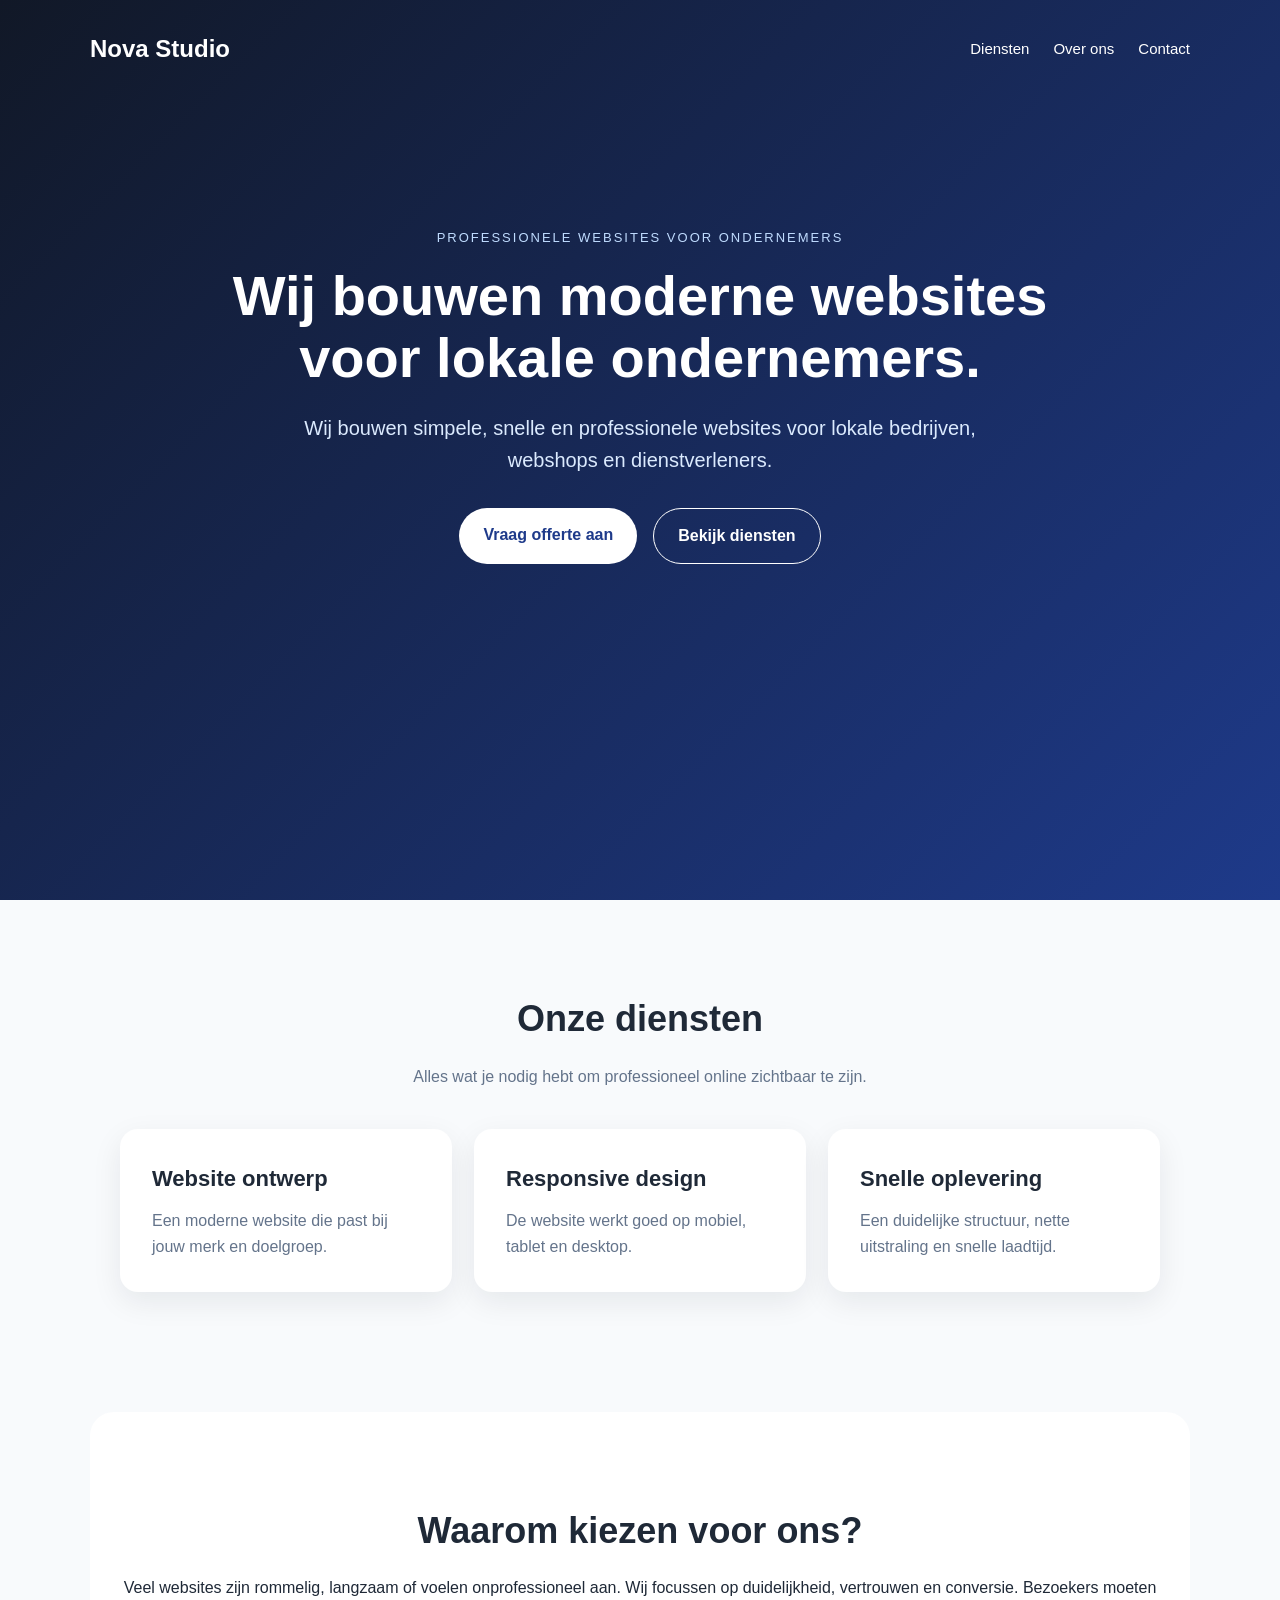
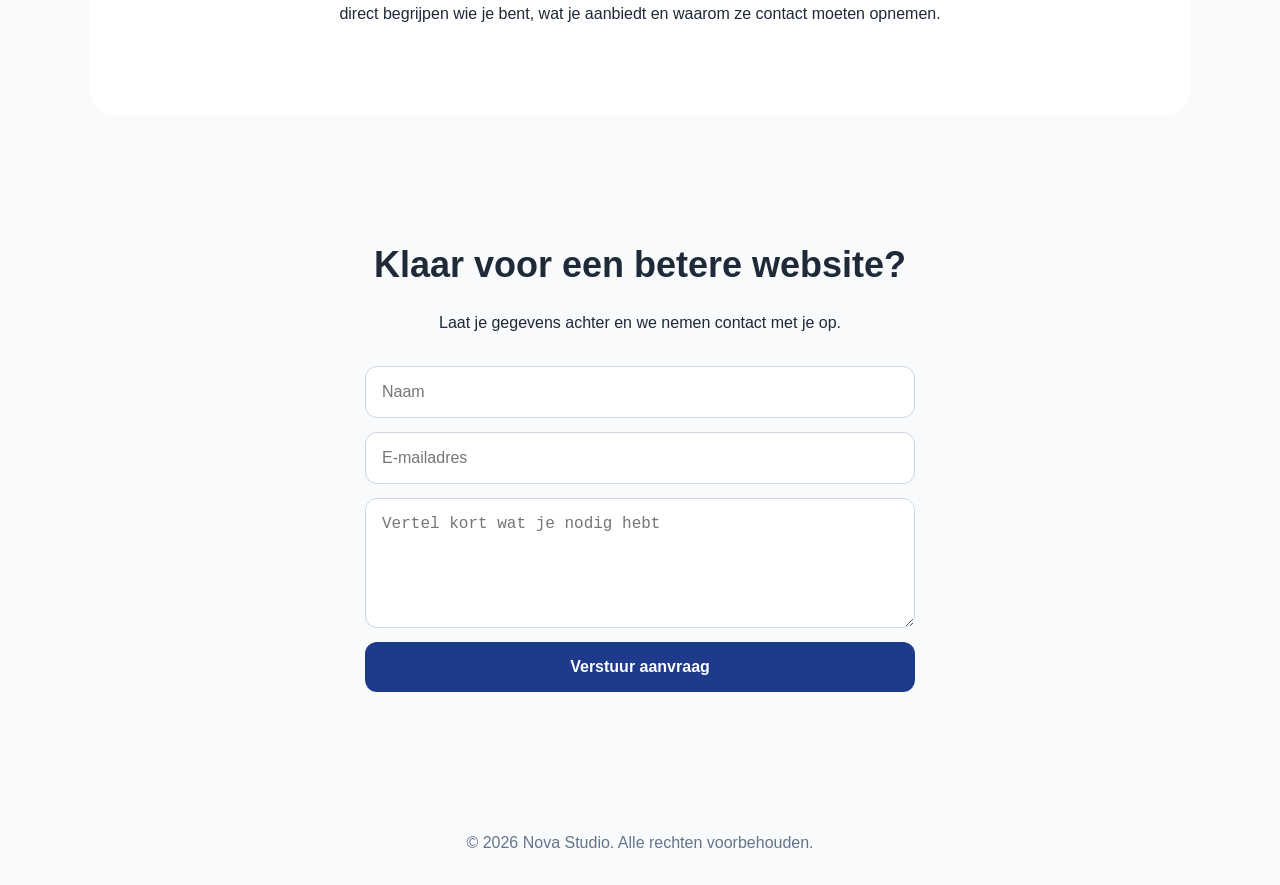
==== index.html @ e50438f0 "Update index.html Hero titel aangepast" ====
<!DOCTYPE html>
<html lang="nl">
<head>
  <meta charset="UTF-8" />
  <meta name="viewport" content="width=device-width, initial-scale=1.0" />

  <title>Mijn Eerste Website</title>

  <link rel="stylesheet" href="style.css" />
</head>
<body>

  <header class="hero">
    <nav class="navbar">
      <div class="logo">Nova Studio</div>

      <div class="nav-links">
        <a href="#diensten">Diensten</a>
        <a href="#over">Over ons</a>
        <a href="#contact">Contact</a>
      </div>
    </nav>

    <div class="hero-content">
      <p class="label">Professionele websites voor ondernemers</p>
      <h1>Wij bouwen moderne websites voor lokale ondernemers.</h1>
      <p class="subtitle">
        Wij bouwen simpele, snelle en professionele websites voor lokale bedrijven,
        webshops en dienstverleners.
      </p>

      <div class="buttons">
        <a href="#contact" class="btn primary">Vraag offerte aan</a>
        <a href="#diensten" class="btn secondary">Bekijk diensten</a>
      </div>
    </div>
  </header>

  <main>
    <section id="diensten" class="section">
      <h2>Onze diensten</h2>
      <p class="section-intro">
        Alles wat je nodig hebt om professioneel online zichtbaar te zijn.
      </p>

      <div class="cards">
        <div class="card">
          <h3>Website ontwerp</h3>
          <p>Een moderne website die past bij jouw merk en doelgroep.</p>
        </div>

        <div class="card">
          <h3>Responsive design</h3>
          <p>De website werkt goed op mobiel, tablet en desktop.</p>
        </div>

        <div class="card">
          <h3>Snelle oplevering</h3>
          <p>Een duidelijke structuur, nette uitstraling en snelle laadtijd.</p>
        </div>
      </div>
    </section>

    <section id="over" class="section light">
      <h2>Waarom kiezen voor ons?</h2>
      <p>
        Veel websites zijn rommelig, langzaam of voelen onprofessioneel aan.
        Wij focussen op duidelijkheid, vertrouwen en conversie. Bezoekers moeten
        direct begrijpen wie je bent, wat je aanbiedt en waarom ze contact moeten opnemen.
      </p>
    </section>

    <section id="contact" class="section contact">
      <h2>Klaar voor een betere website?</h2>
      <p>Laat je gegevens achter en we nemen contact met je op.</p>

      <form id="contactForm">
        <input type="text" placeholder="Naam" required />
        <input type="email" placeholder="E-mailadres" required />
        <textarea placeholder="Vertel kort wat je nodig hebt" required></textarea>
        <button type="submit">Verstuur aanvraag</button>
      </form>

      <p id="formMessage"></p>
    </section>
  </main>

  <footer>
    <p>© 2026 Nova Studio. Alle rechten voorbehouden.</p>
  </footer>

  <script src="script.js"></script>
</body>
</html>
---- style.css ----
* {
  margin: 0;
  padding: 0;
  box-sizing: border-box;
}

html {
  scroll-behavior: smooth;
}

body {
  font-family: Arial, sans-serif;
  color: #1f2937;
  background: #f8fafc;
  line-height: 1.6;
}

.hero {
  min-height: 100vh;
  background: linear-gradient(135deg, #111827, #1e3a8a);
  color: white;
  padding: 30px;
}

.navbar {
  max-width: 1100px;
  margin: 0 auto;
  display: flex;
  justify-content: space-between;
  align-items: center;
}

.logo {
  font-size: 24px;
  font-weight: bold;
}

.nav-links {
  display: flex;
  gap: 24px;
}

.nav-links a {
  color: white;
  text-decoration: none;
  font-size: 15px;
}

.nav-links a:hover {
  text-decoration: underline;
}

.hero-content {
  max-width: 900px;
  margin: 160px auto 0;
  text-align: center;
}

.label {
  color: #bfdbfe;
  text-transform: uppercase;
  letter-spacing: 2px;
  font-size: 13px;
  margin-bottom: 16px;
}

h1 {
  font-size: 56px;
  line-height: 1.1;
  margin-bottom: 24px;
}

.subtitle {
  font-size: 20px;
  color: #dbeafe;
  max-width: 700px;
  margin: 0 auto 32px;
}

.buttons {
  display: flex;
  justify-content: center;
  gap: 16px;
  flex-wrap: wrap;
}

.btn {
  padding: 14px 24px;
  border-radius: 999px;
  text-decoration: none;
  font-weight: bold;
}

.primary {
  background: white;
  color: #1e3a8a;
}

.secondary {
  border: 1px solid white;
  color: white;
}

.section {
  max-width: 1100px;
  margin: 0 auto;
  padding: 90px 30px;
  text-align: center;
}

.section h2 {
  font-size: 36px;
  margin-bottom: 16px;
}

.section-intro {
  color: #64748b;
  margin-bottom: 40px;
}

.cards {
  display: grid;
  grid-template-columns: repeat(3, 1fr);
  gap: 22px;
}

.card {
  background: white;
  padding: 32px;
  border-radius: 18px;
  box-shadow: 0 10px 30px rgba(15, 23, 42, 0.08);
  text-align: left;
}

.card h3 {
  margin-bottom: 12px;
  font-size: 22px;
}

.card p {
  color: #64748b;
}

.light {
  background: white;
  border-radius: 24px;
  margin-top: 30px;
  margin-bottom: 30px;
}

.contact form {
  max-width: 550px;
  margin: 30px auto 0;
  display: flex;
  flex-direction: column;
  gap: 14px;
}

input,
textarea {
  width: 100%;
  padding: 16px;
  border: 1px solid #cbd5e1;
  border-radius: 12px;
  font-size: 16px;
}

textarea {
  min-height: 130px;
  resize: vertical;
}

button {
  padding: 16px;
  background: #1e3a8a;
  color: white;
  border: none;
  border-radius: 12px;
  font-size: 16px;
  font-weight: bold;
  cursor: pointer;
}

button:hover {
  background: #1d4ed8;
}

#formMessage {
  margin-top: 18px;
  color: #16a34a;
  font-weight: bold;
}

footer {
  text-align: center;
  padding: 30px;
  color: #64748b;
}

@media (max-width: 800px) {
  .navbar {
    flex-direction: column;
    gap: 20px;
  }

  .nav-links {
    flex-wrap: wrap;
    justify-content: center;
  }

  .hero-content {
    margin-top: 100px;
  }

  h1 {
    font-size: 38px;
  }

  .subtitle {
    font-size: 18px;
  }

  .cards {
    grid-template-columns: 1fr;
  }
}
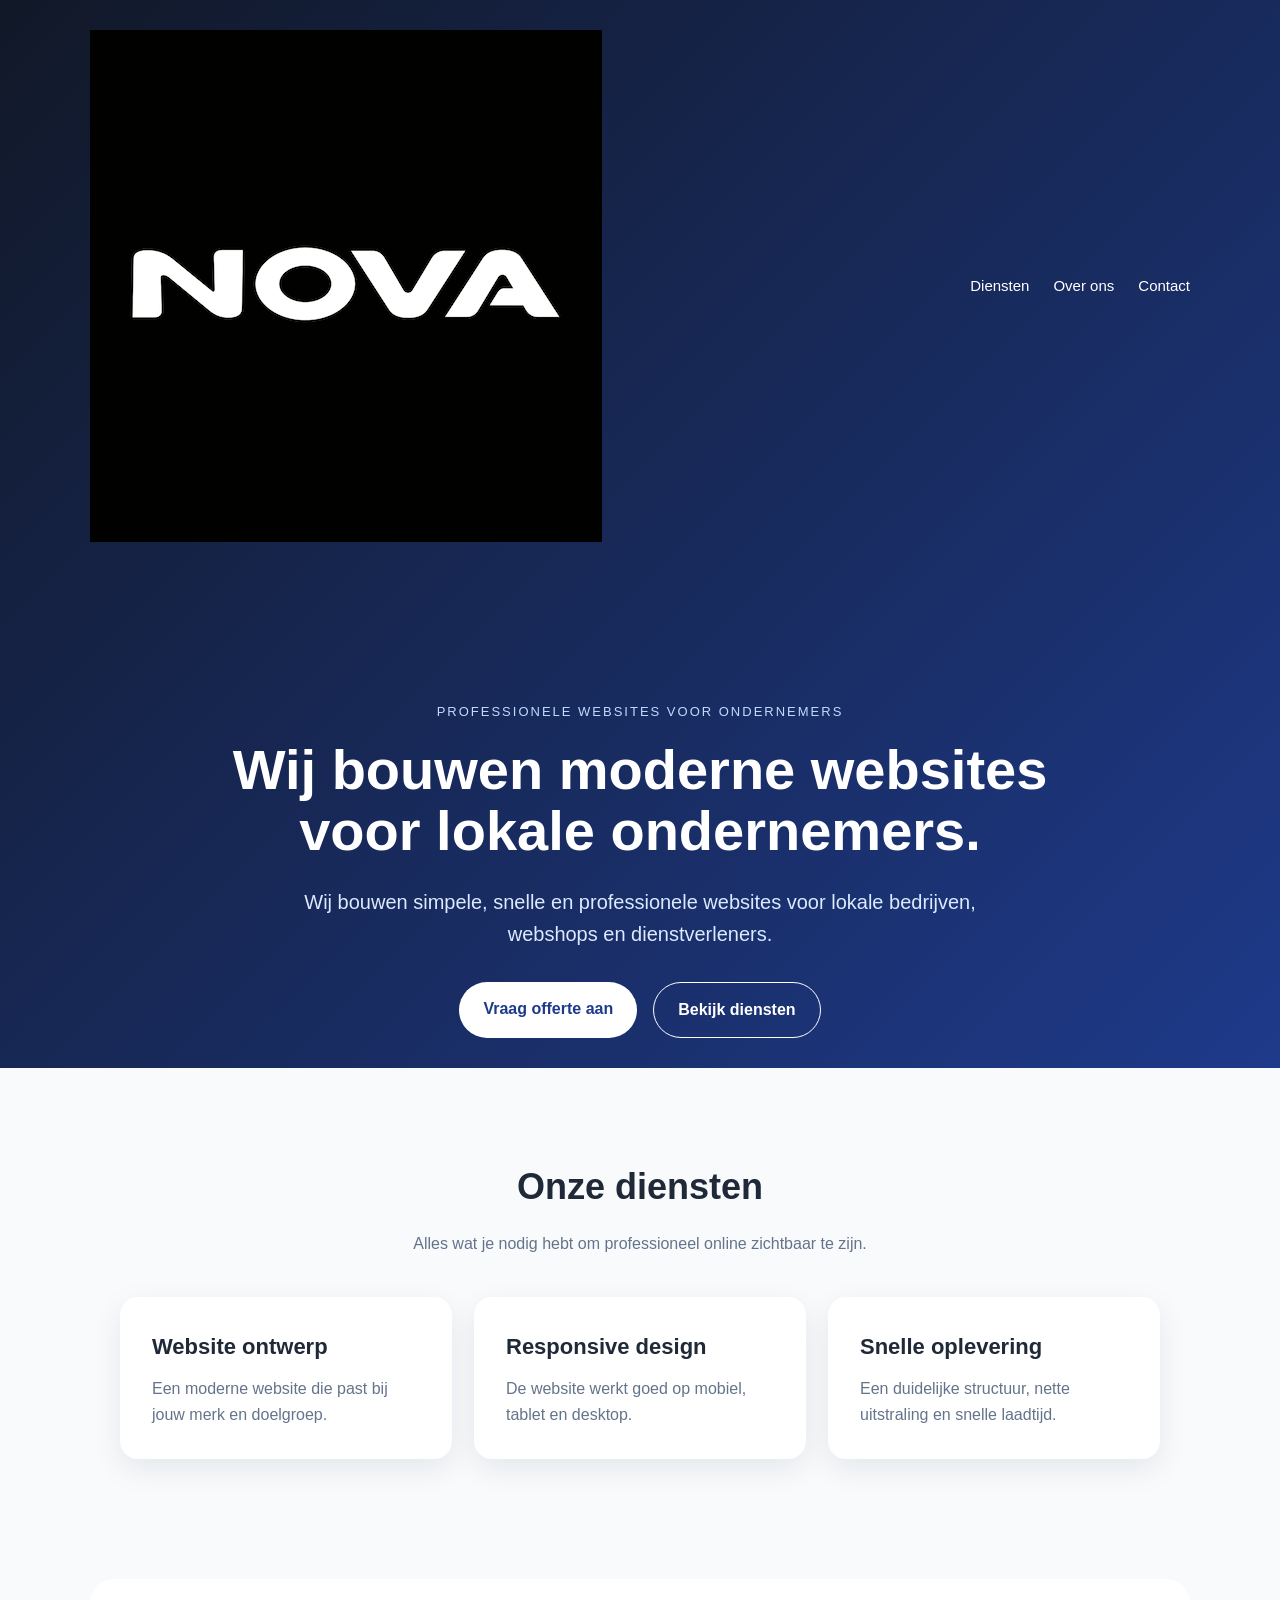
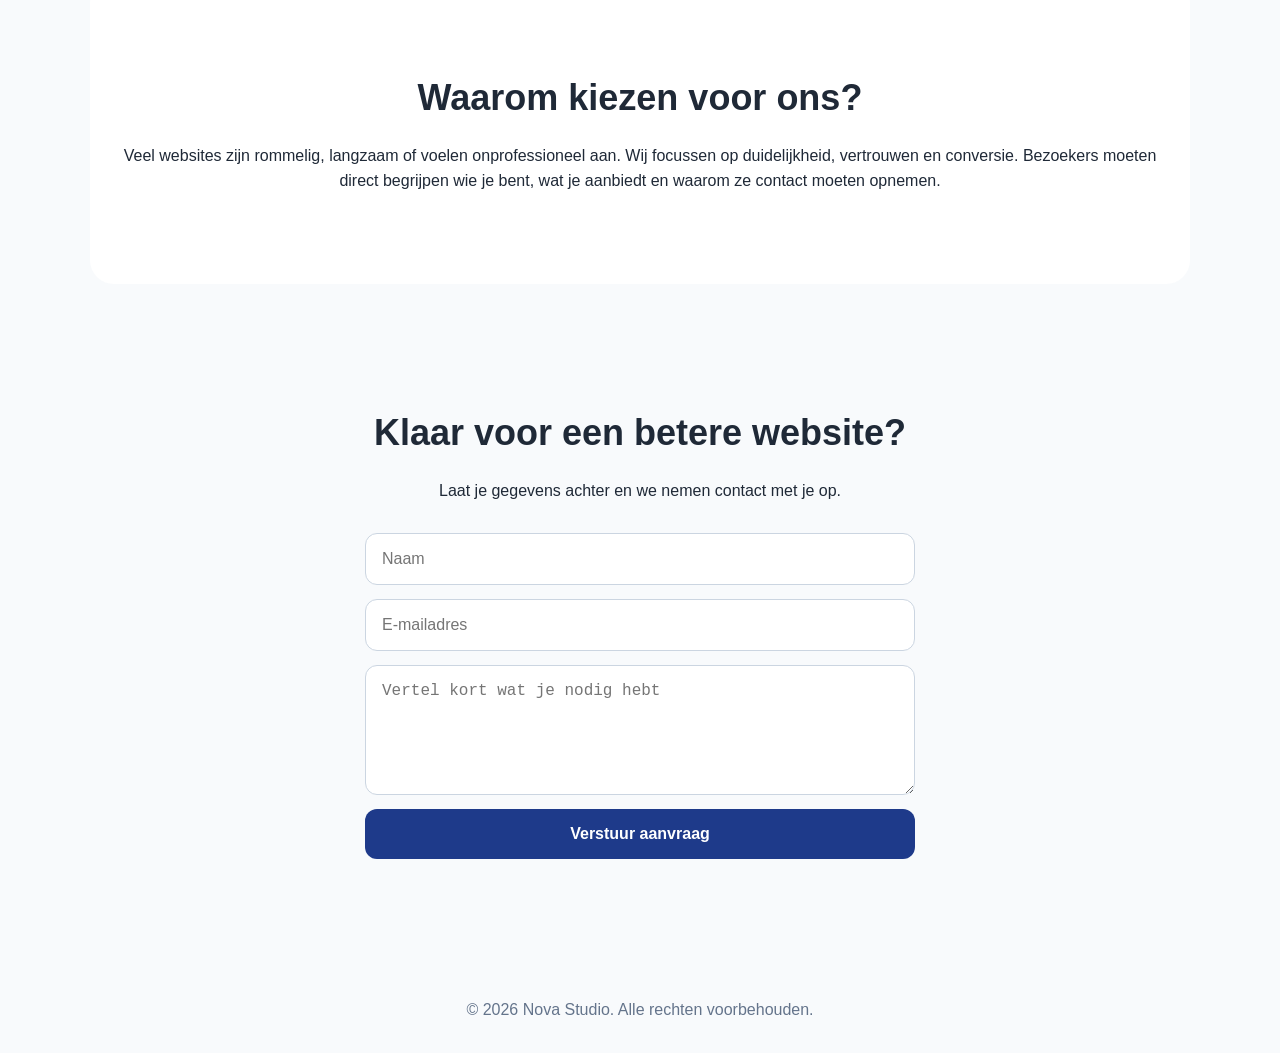
==== commit 0d94edef: "Update index.html Logo toegevoegd in de header" ====
--- a/index.html
+++ b/index.html
@@ -6,13 +6,13 @@
 
   <title>Mijn Eerste Website</title>
 
-  <link rel="stylesheet" href="style.css" />
+  <link rel="stylesheet" href="css/style.css" />
 </head>
 <body>
 
   <header class="hero">
     <nav class="navbar">
-      <div class="logo">Nova Studio</div>
+     <img src="Images/nova logo.png" alt="Nova Studio logo" class="site-logo">
 
       <div class="nav-links">
         <a href="#diensten">Diensten</a>
@@ -89,6 +89,6 @@
     <p>© 2026 Nova Studio. Alle rechten voorbehouden.</p>
   </footer>
 
-  <script src="script.js"></script>
+  <script src="js/script.js"></script>
 </body>
 </html>
--- a/css/style.css
+++ b/css/style.css
@@ -0,0 +1,226 @@
+* {
+  margin: 0;
+  padding: 0;
+  box-sizing: border-box;
+}
+
+html {
+  scroll-behavior: smooth;
+}
+
+body {
+  font-family: Arial, sans-serif;
+  color: #1f2937;
+  background: #f8fafc;
+  line-height: 1.6;
+}
+
+.hero {
+  min-height: 100vh;
+  background: linear-gradient(135deg, #111827, #1e3a8a);
+  color: white;
+  padding: 30px;
+}
+
+.navbar {
+  max-width: 1100px;
+  margin: 0 auto;
+  display: flex;
+  justify-content: space-between;
+  align-items: center;
+}
+
+.logo {
+  font-size: 24px;
+  font-weight: bold;
+}
+
+.nav-links {
+  display: flex;
+  gap: 24px;
+}
+
+.nav-links a {
+  color: white;
+  text-decoration: none;
+  font-size: 15px;
+}
+
+.nav-links a:hover {
+  text-decoration: underline;
+}
+
+.hero-content {
+  max-width: 900px;
+  margin: 160px auto 0;
+  text-align: center;
+}
+
+.label {
+  color: #bfdbfe;
+  text-transform: uppercase;
+  letter-spacing: 2px;
+  font-size: 13px;
+  margin-bottom: 16px;
+}
+
+h1 {
+  font-size: 56px;
+  line-height: 1.1;
+  margin-bottom: 24px;
+}
+
+.subtitle {
+  font-size: 20px;
+  color: #dbeafe;
+  max-width: 700px;
+  margin: 0 auto 32px;
+}
+
+.buttons {
+  display: flex;
+  justify-content: center;
+  gap: 16px;
+  flex-wrap: wrap;
+}
+
+.btn {
+  padding: 14px 24px;
+  border-radius: 999px;
+  text-decoration: none;
+  font-weight: bold;
+}
+
+.primary {
+  background: white;
+  color: #1e3a8a;
+}
+
+.secondary {
+  border: 1px solid white;
+  color: white;
+}
+
+.section {
+  max-width: 1100px;
+  margin: 0 auto;
+  padding: 90px 30px;
+  text-align: center;
+}
+
+.section h2 {
+  font-size: 36px;
+  margin-bottom: 16px;
+}
+
+.section-intro {
+  color: #64748b;
+  margin-bottom: 40px;
+}
+
+.cards {
+  display: grid;
+  grid-template-columns: repeat(3, 1fr);
+  gap: 22px;
+}
+
+.card {
+  background: white;
+  padding: 32px;
+  border-radius: 18px;
+  box-shadow: 0 10px 30px rgba(15, 23, 42, 0.08);
+  text-align: left;
+}
+
+.card h3 {
+  margin-bottom: 12px;
+  font-size: 22px;
+}
+
+.card p {
+  color: #64748b;
+}
+
+.light {
+  background: white;
+  border-radius: 24px;
+  margin-top: 30px;
+  margin-bottom: 30px;
+}
+
+.contact form {
+  max-width: 550px;
+  margin: 30px auto 0;
+  display: flex;
+  flex-direction: column;
+  gap: 14px;
+}
+
+input,
+textarea {
+  width: 100%;
+  padding: 16px;
+  border: 1px solid #cbd5e1;
+  border-radius: 12px;
+  font-size: 16px;
+}
+
+textarea {
+  min-height: 130px;
+  resize: vertical;
+}
+
+button {
+  padding: 16px;
+  background: #1e3a8a;
+  color: white;
+  border: none;
+  border-radius: 12px;
+  font-size: 16px;
+  font-weight: bold;
+  cursor: pointer;
+}
+
+button:hover {
+  background: #1d4ed8;
+}
+
+#formMessage {
+  margin-top: 18px;
+  color: #16a34a;
+  font-weight: bold;
+}
+
+footer {
+  text-align: center;
+  padding: 30px;
+  color: #64748b;
+}
+
+@media (max-width: 800px) {
+  .navbar {
+    flex-direction: column;
+    gap: 20px;
+  }
+
+  .nav-links {
+    flex-wrap: wrap;
+    justify-content: center;
+  }
+
+  .hero-content {
+    margin-top: 100px;
+  }
+
+  h1 {
+    font-size: 38px;
+  }
+
+  .subtitle {
+    font-size: 18px;
+  }
+
+  .cards {
+    grid-template-columns: 1fr;
+  }
+}
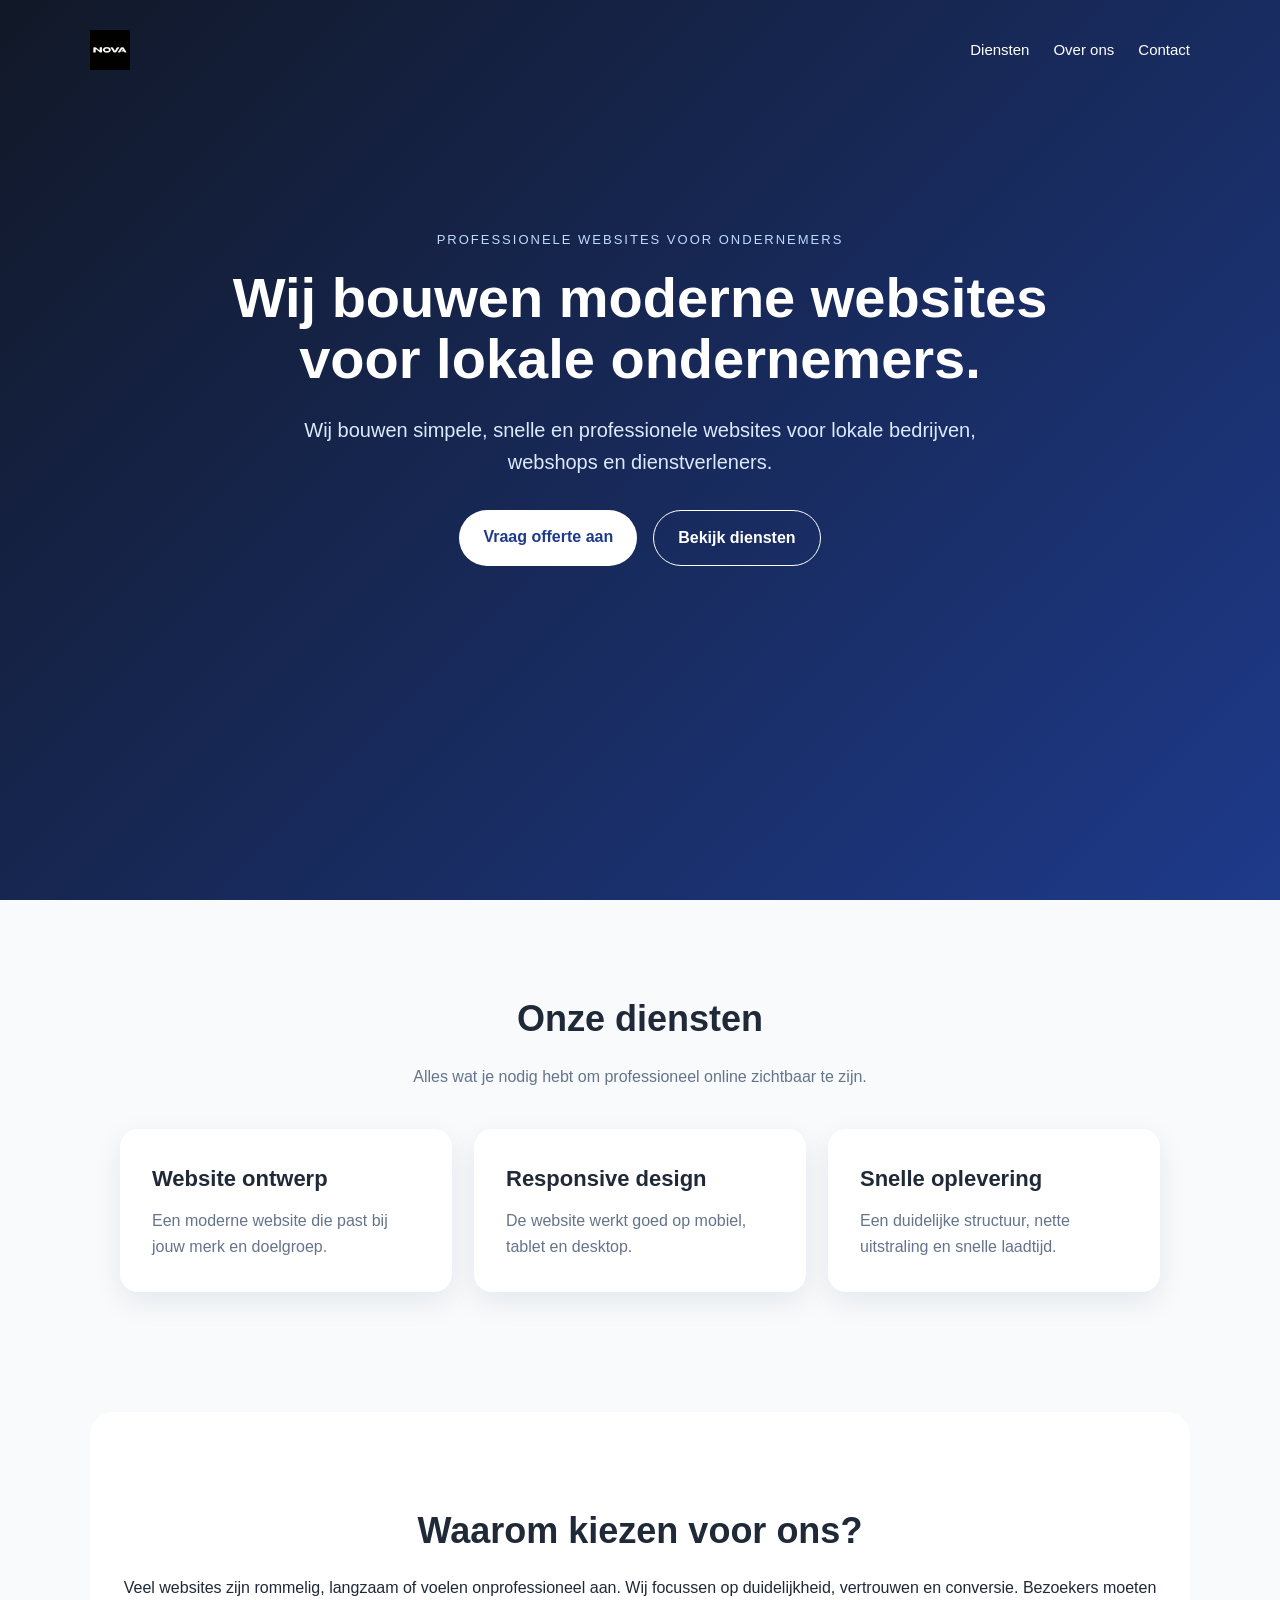
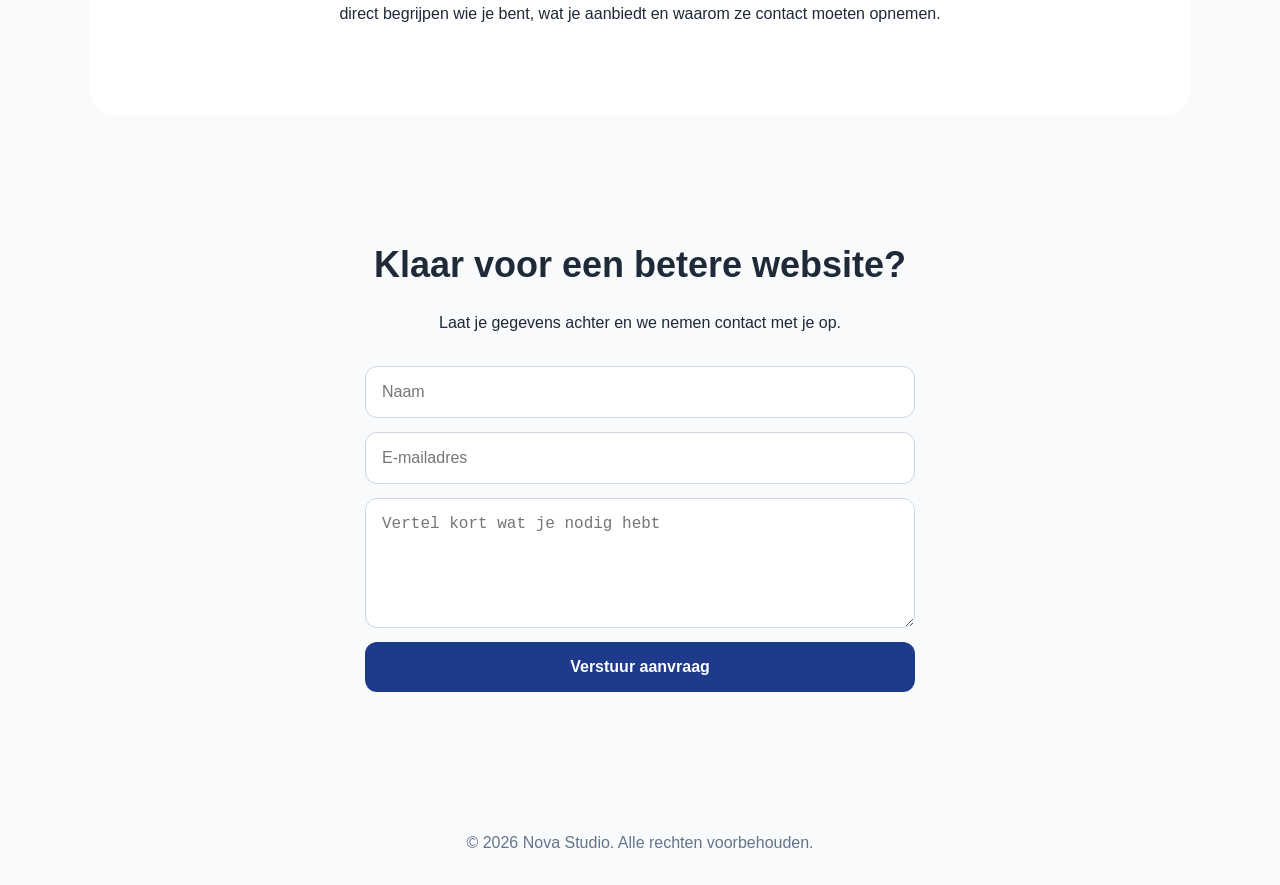
==== commit 0bf1f46f: "Update index.html met nieuwe kop verwijzingen over-ons en contact 18-22" ====
--- a/index.html
+++ b/index.html
@@ -15,9 +15,9 @@
      <img src="Images/nova logo.png" alt="Nova Studio logo" class="site-logo">
 
       <div class="nav-links">
-        <a href="#diensten">Diensten</a>
-        <a href="#over">Over ons</a>
-        <a href="#contact">Contact</a>
+<a href="#diensten">Diensten</a>
+<a href="over-ons.html">Over ons</a>
+<a href="contact.html">Contact</a>
       </div>
     </nav>
 
--- a/css/style.css
+++ b/css/style.css
@@ -30,9 +30,10 @@
   align-items: center;
 }
 
-.logo {
-  font-size: 24px;
-  font-weight: bold;
+.site-logo {
+  height: 40px;
+  width: auto;
+  display: block;
 }
 
 .nav-links {
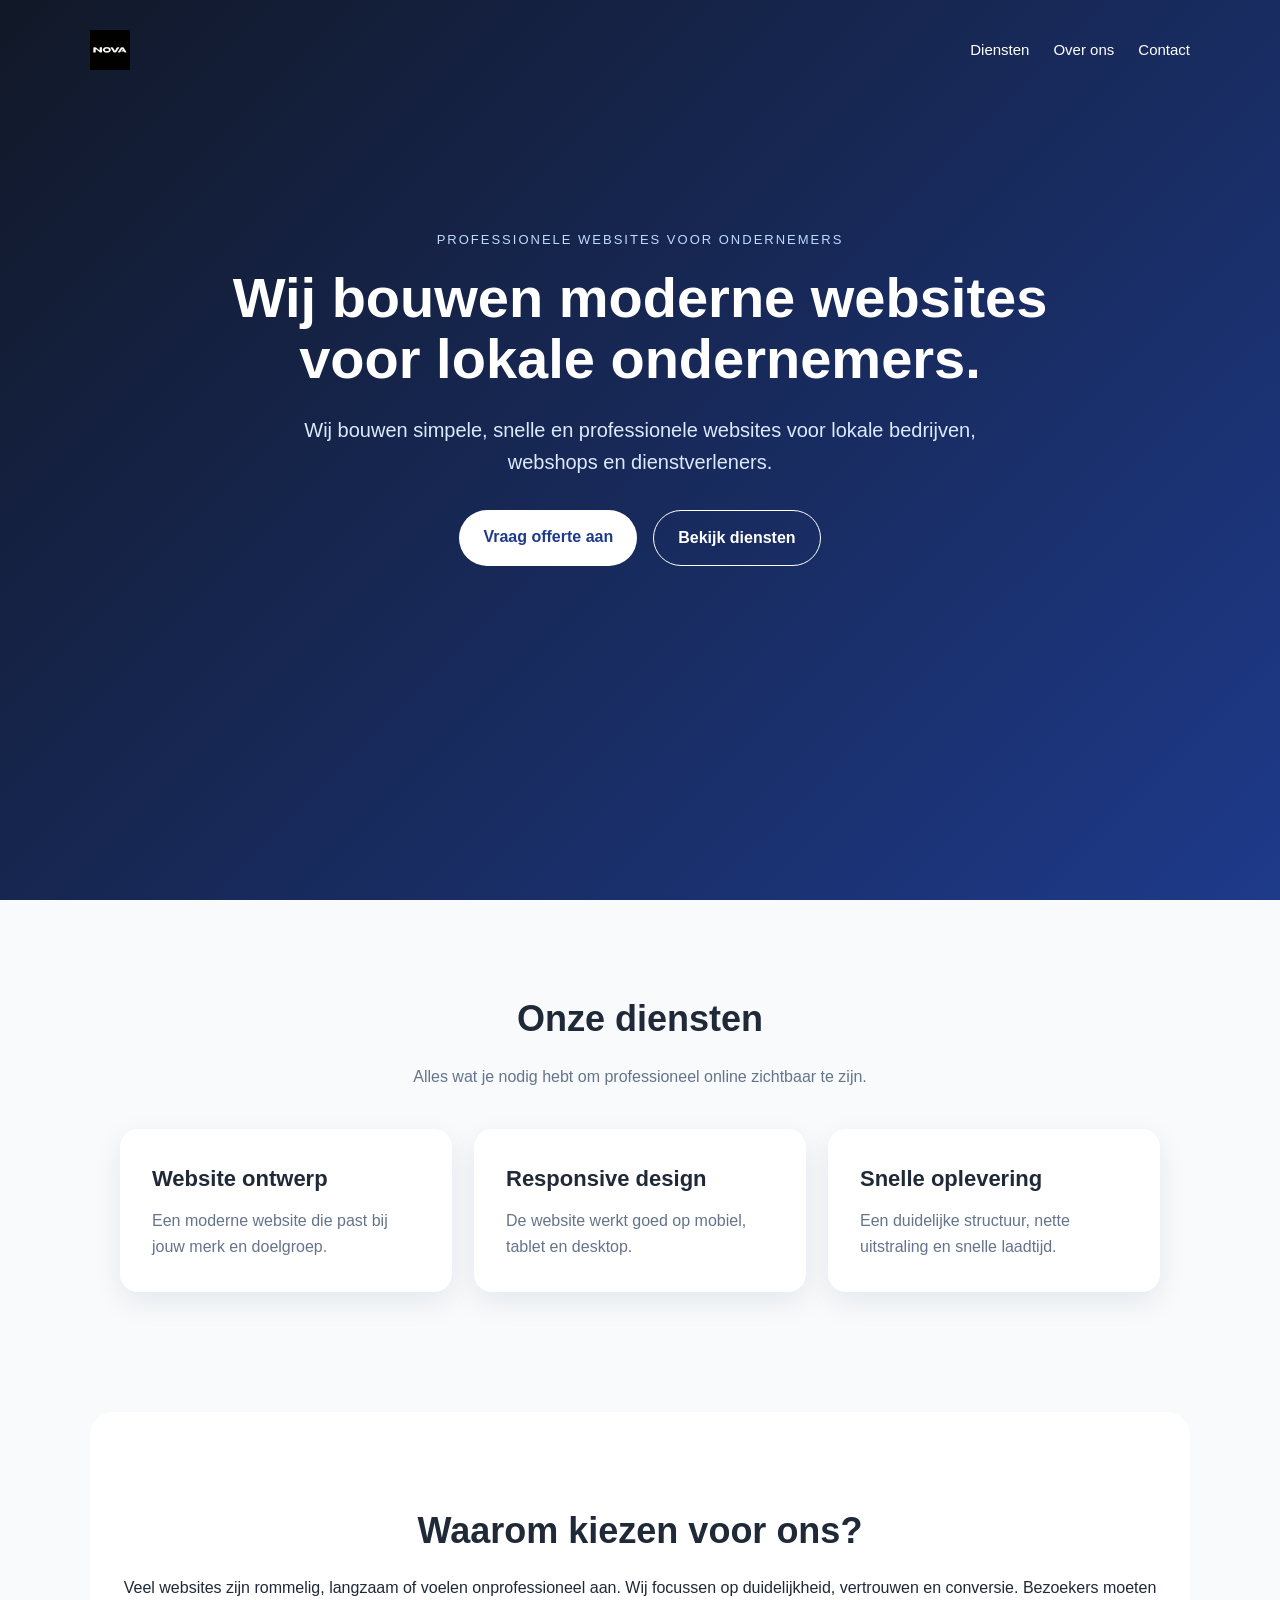
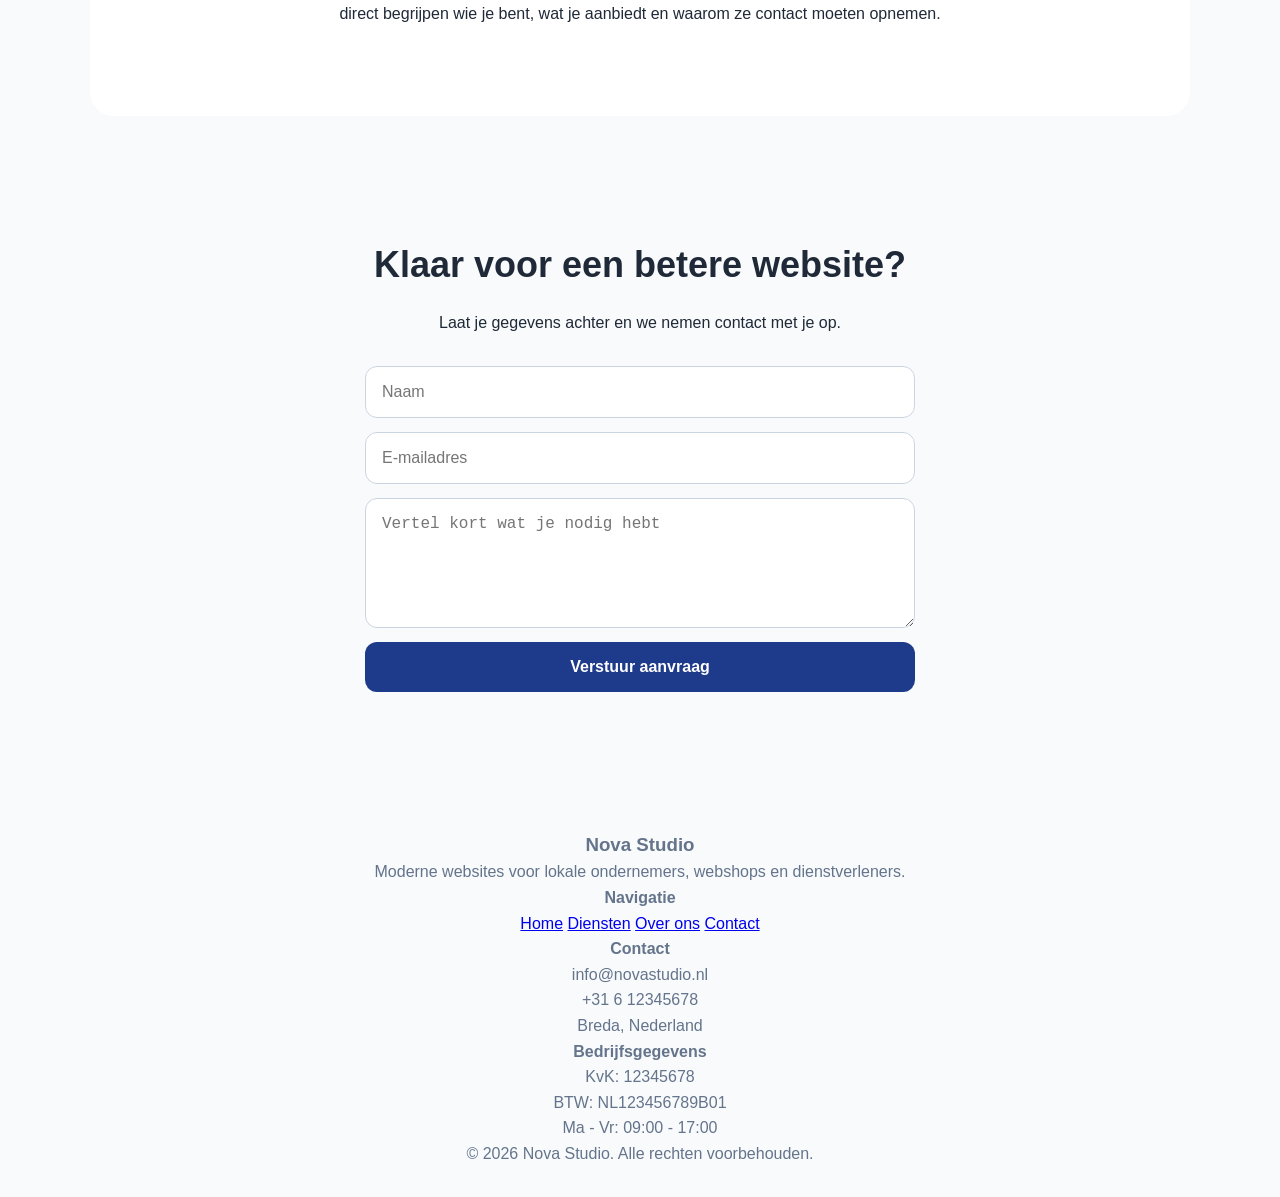
==== commit 084aa59e: "Update index.html Footer toevoegen" ====
--- a/index.html
+++ b/index.html
@@ -85,9 +85,41 @@
     </section>
   </main>
 
-  <footer>
+
+<footer class="footer">
+  <div class="footer-content">
+    <div class="footer-column">
+      <h3>Nova Studio</h3>
+      <p>Moderne websites voor lokale ondernemers, webshops en dienstverleners.</p>
+    </div>
+
+    <div class="footer-column">
+      <h4>Navigatie</h4>
+      <a href="index.html">Home</a>
+      <a href="index.html#diensten">Diensten</a>
+      <a href="over-ons.html">Over ons</a>
+      <a href="contact.html">Contact</a>
+    </div>
+
+    <div class="footer-column">
+      <h4>Contact</h4>
+      <p>info@novastudio.nl</p>
+      <p>+31 6 12345678</p>
+      <p>Breda, Nederland</p>
+    </div>
+
+    <div class="footer-column">
+      <h4>Bedrijfsgegevens</h4>
+      <p>KvK: 12345678</p>
+      <p>BTW: NL123456789B01</p>
+      <p>Ma - Vr: 09:00 - 17:00</p>
+    </div>
+  </div>
+
+  <div class="footer-bottom">
     <p>© 2026 Nova Studio. Alle rechten voorbehouden.</p>
-  </footer>
+  </div>
+</footer>
 
   <script src="js/script.js"></script>
 </body>
--- a/css/style.css
+++ b/css/style.css
@@ -20,6 +20,28 @@
   background: linear-gradient(135deg, #111827, #1e3a8a);
   color: white;
   padding: 30px;
+}
+
+.page-header {
+  background: linear-gradient(135deg, #111827, #1e3a8a);
+  color: white;
+  padding: 30px 30px 90px;
+}
+
+.page-header-content {
+  max-width: 900px;
+  margin: 90px auto 0;
+  text-align: center;
+}
+
+.page-header-content h1 {
+  font-size: 48px;
+  margin-bottom: 16px;
+}
+
+.page-header-content p {
+  font-size: 20px;
+  color: #dbeafe;
 }
 
 .navbar {
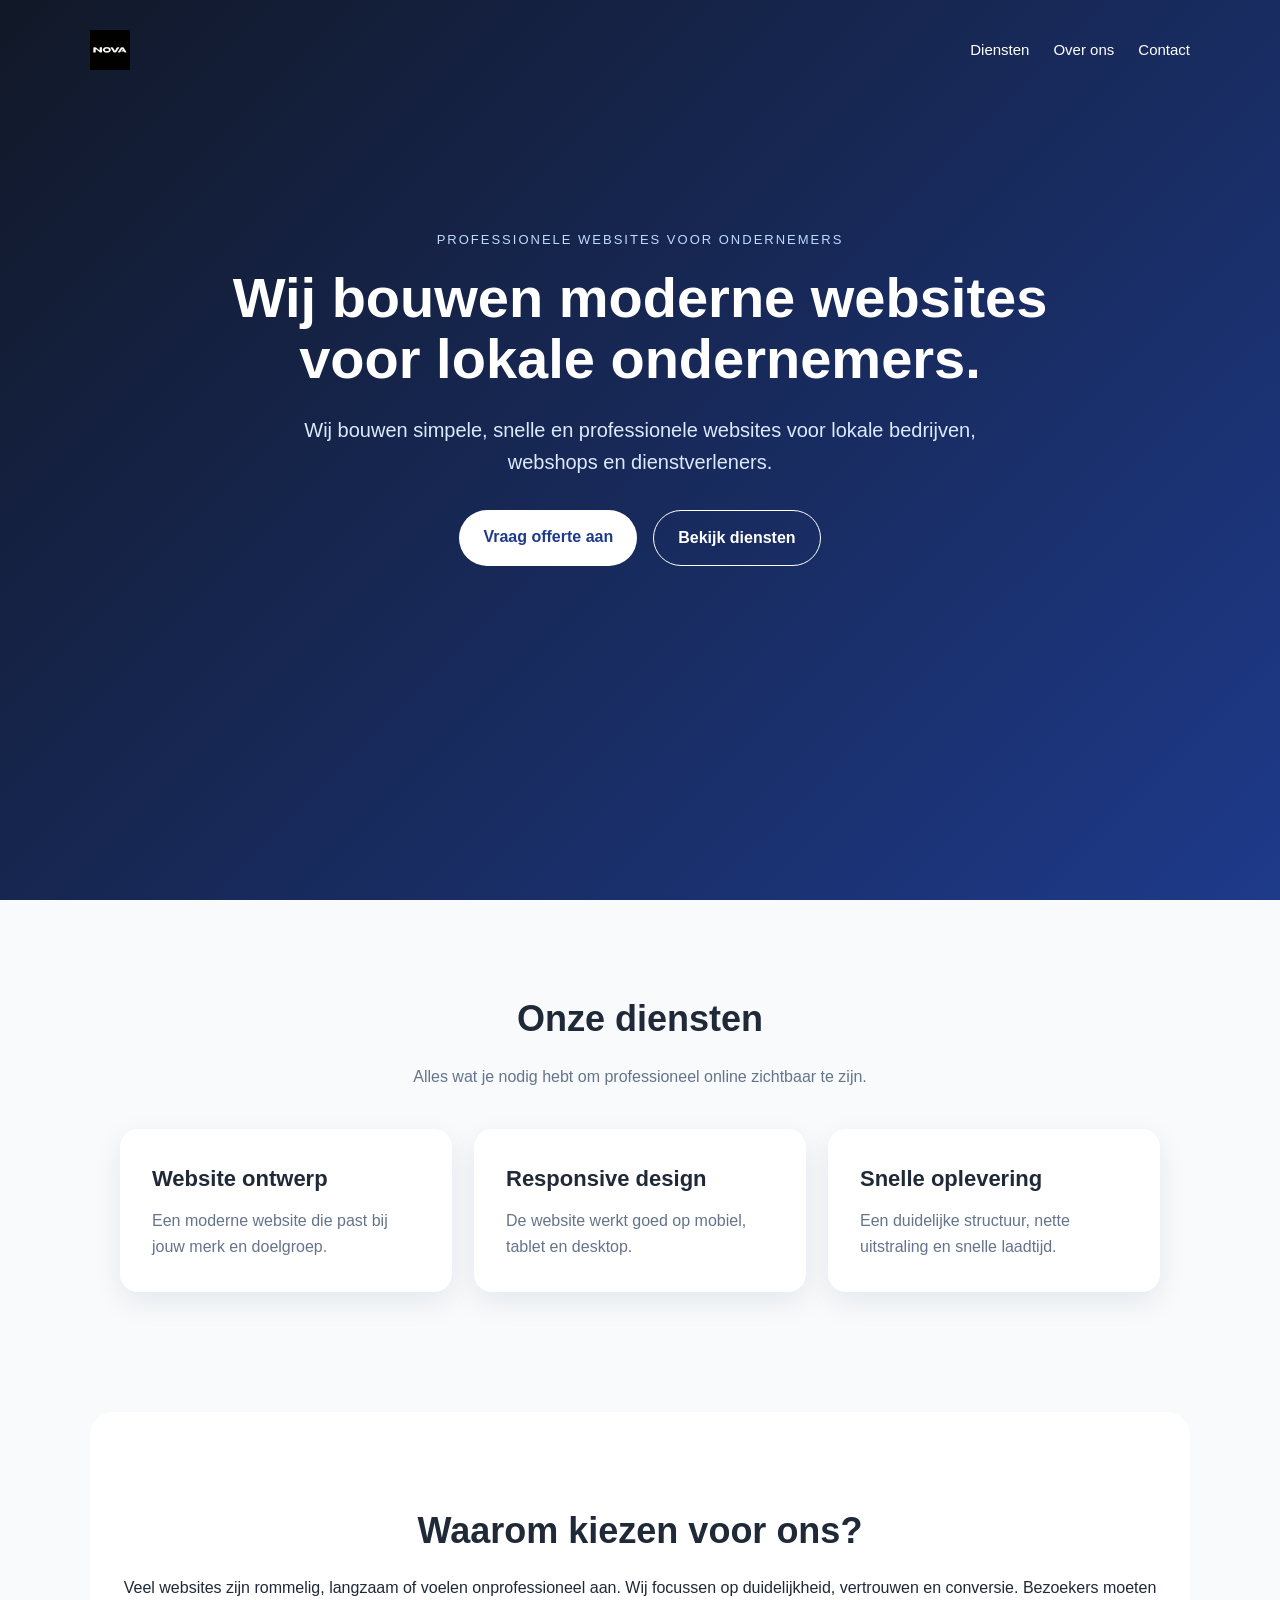
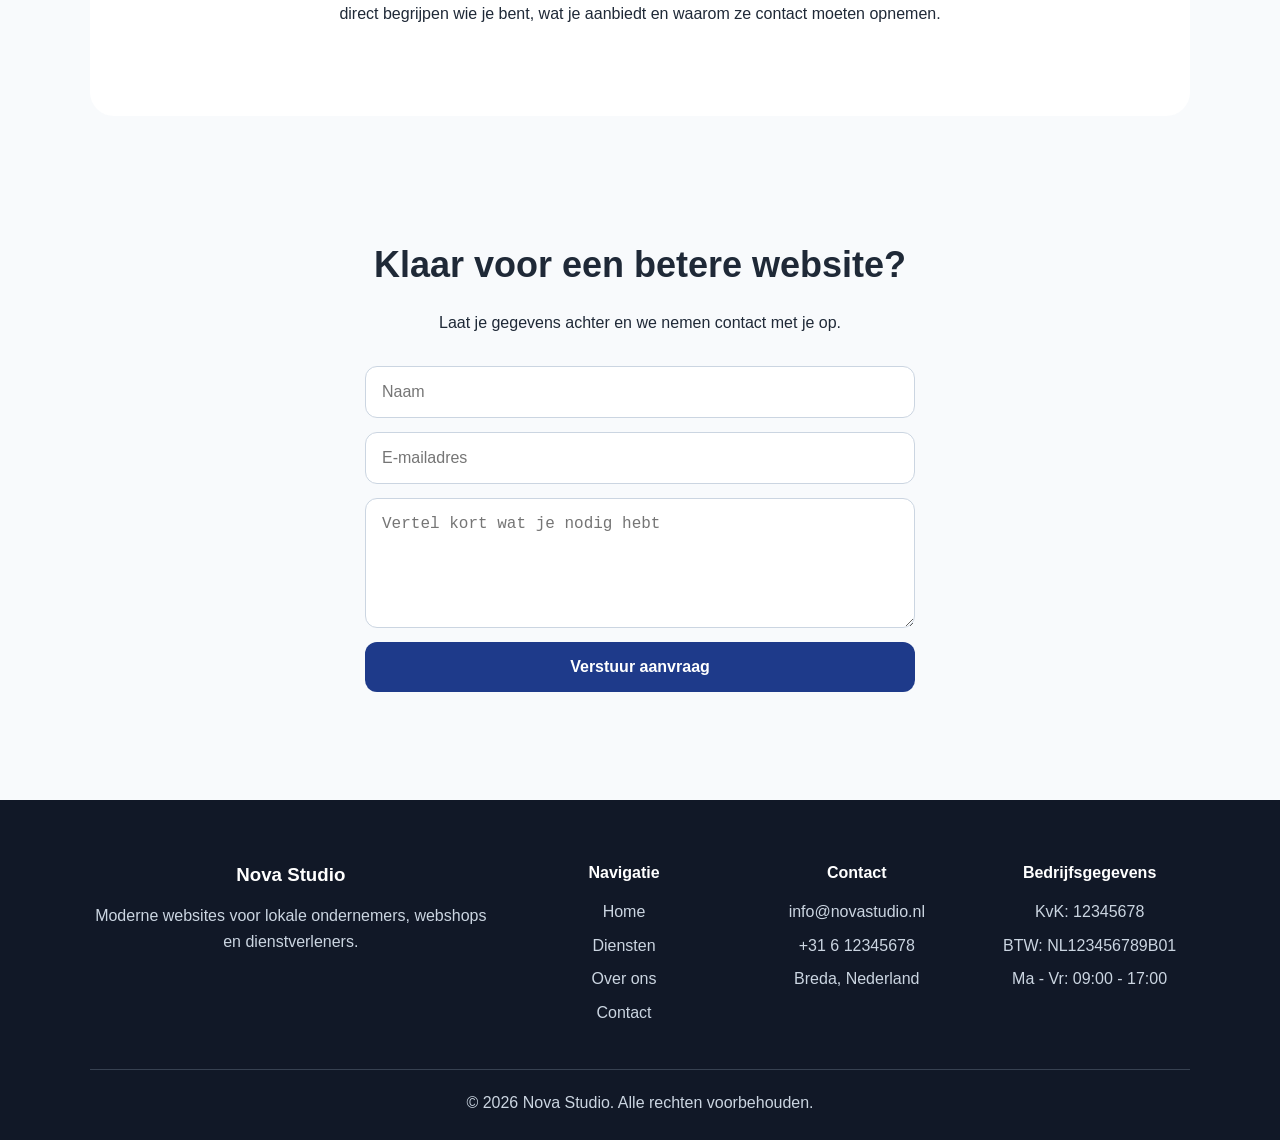
==== commit 9eeff239: "Update index.html SEO aanpassing aan de head" ====
--- a/index.html
+++ b/index.html
@@ -4,7 +4,9 @@
   <meta charset="UTF-8" />
   <meta name="viewport" content="width=device-width, initial-scale=1.0" />
 
-  <title>Mijn Eerste Website</title>
+  <title>Nova Studio | Websites voor lokale ondernemers</title>
+
+  <meta name="description" content="Nova Studio bouwt moderne, snelle en mobielvriendelijke websites voor lokale ondernemers, webshops en dienstverleners.">
 
   <link rel="stylesheet" href="css/style.css" />
 </head>
--- a/css/style.css
+++ b/css/style.css
@@ -247,3 +247,68 @@
     grid-template-columns: 1fr;
   }
 }
+
+.footer {
+  background: #111827;
+  color: white;
+  padding: 60px 30px 25px;
+}
+
+.footer-content {
+  max-width: 1100px;
+  margin: 0 auto;
+  display: grid;
+  grid-template-columns: 2fr 1fr 1fr 1fr;
+  gap: 32px;
+}
+
+.footer-column h3,
+.footer-column h4 {
+  margin-bottom: 14px;
+}
+
+.footer-column p {
+  color: #cbd5e1;
+  margin-bottom: 8px;
+}
+
+.footer-column a {
+  display: block;
+  color: #cbd5e1;
+  text-decoration: none;
+  margin-bottom: 8px;
+}
+
+.footer-column a:hover {
+  color: white;
+  text-decoration: underline;
+}
+
+.footer-bottom {
+  max-width: 1100px;
+  margin: 35px auto 0;
+  padding-top: 20px;
+  border-top: 1px solid #374151;
+  text-align: center;
+  color: #cbd5e1;
+}
+
+@media (max-width: 800px) {
+  .footer-content {
+    grid-template-columns: 1fr;
+    text-align: center;
+  }
+  
+}
+.contact-buttons {
+  margin: 30px auto;
+  display: flex;
+  justify-content: center;
+  gap: 16px;
+  flex-wrap: wrap;
+}
+
+.whatsapp {
+  background: #16a34a;
+  color: white;
+}
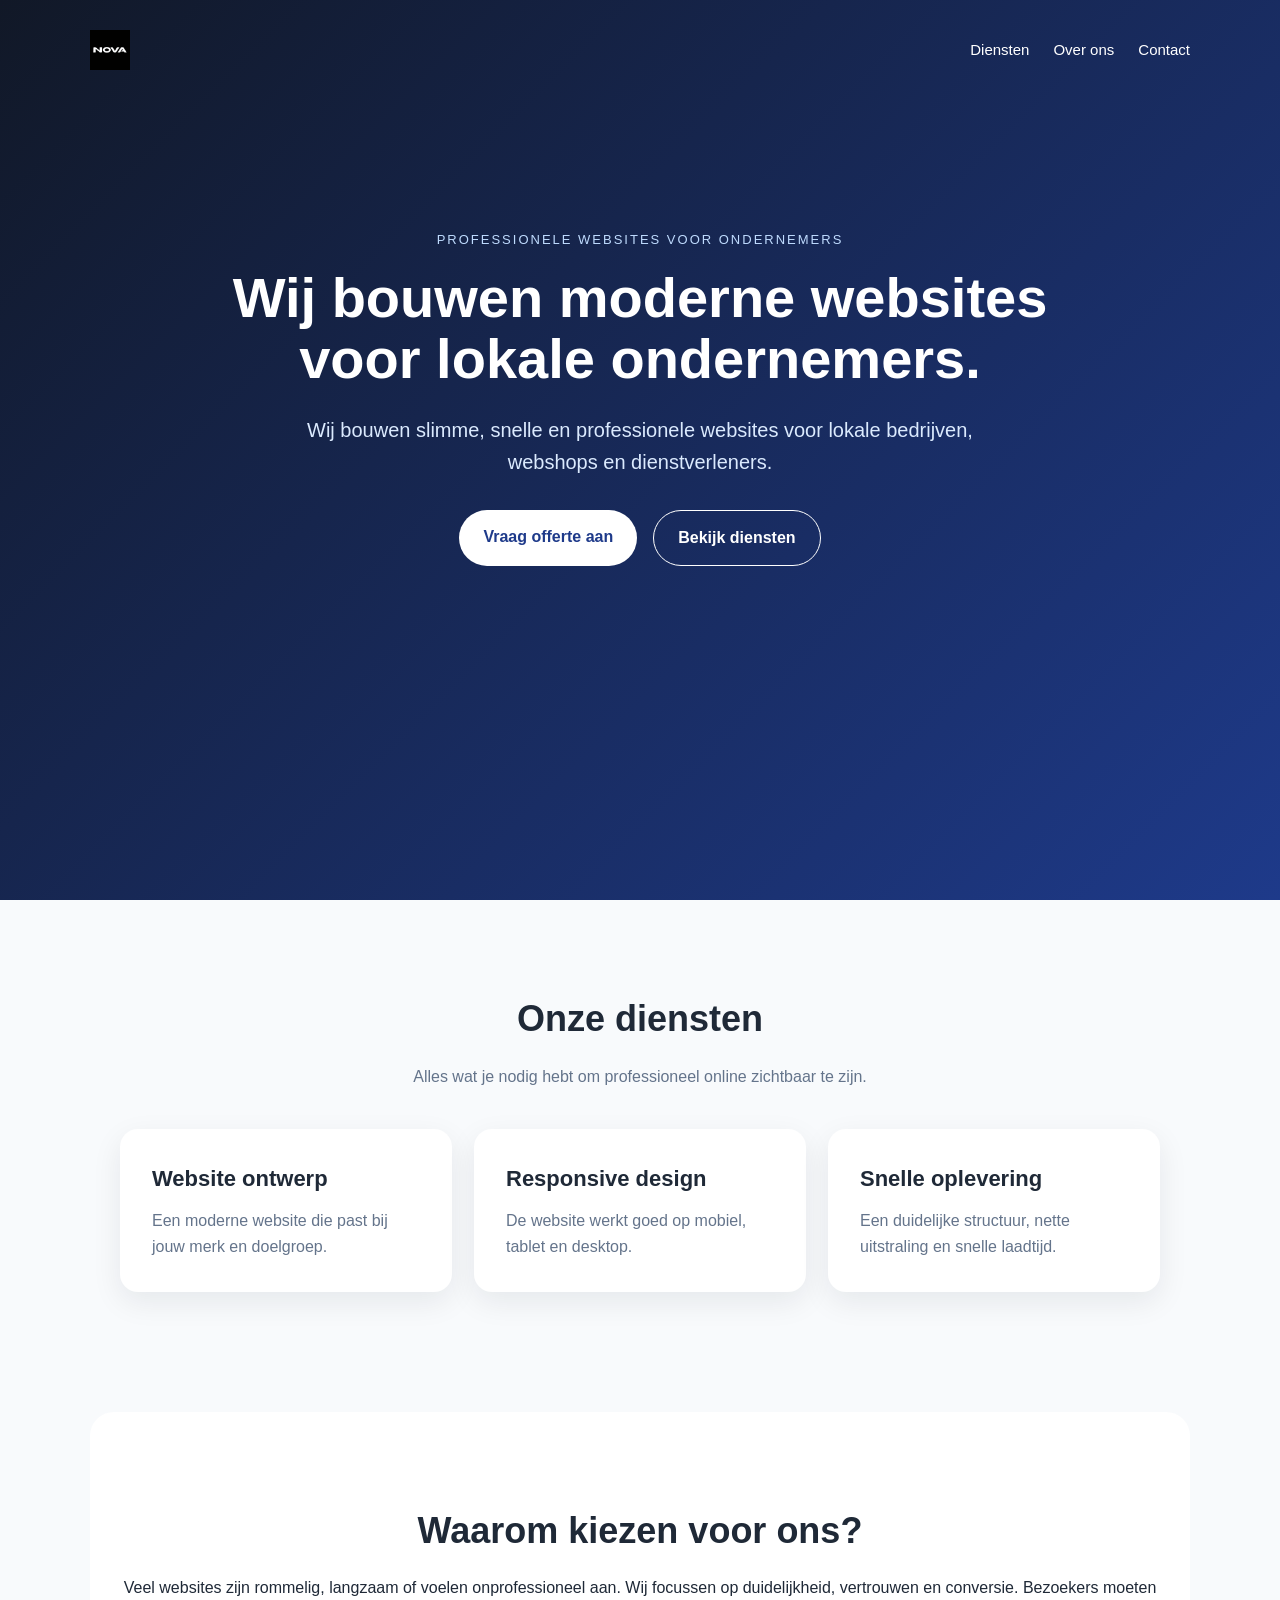
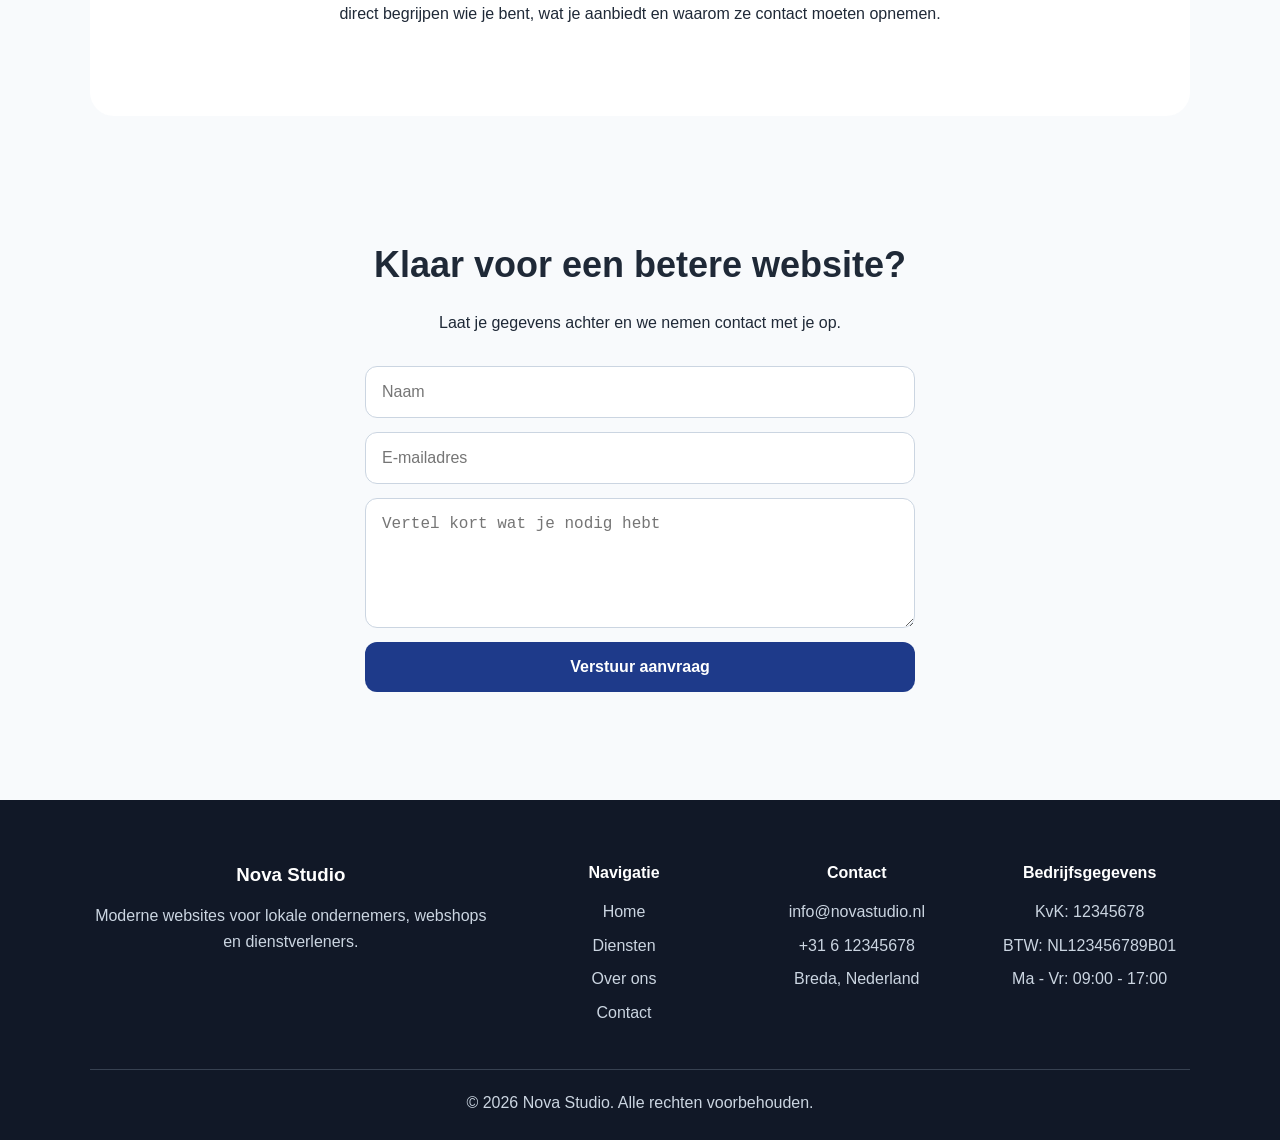
==== commit bae2576c: "Tekst homepage aangepast" ====
--- a/index.html
+++ b/index.html
@@ -27,7 +27,7 @@
       <p class="label">Professionele websites voor ondernemers</p>
       <h1>Wij bouwen moderne websites voor lokale ondernemers.</h1>
       <p class="subtitle">
-        Wij bouwen simpele, snelle en professionele websites voor lokale bedrijven,
+        Wij bouwen slimme, snelle en professionele websites voor lokale bedrijven,
         webshops en dienstverleners.
       </p>
 
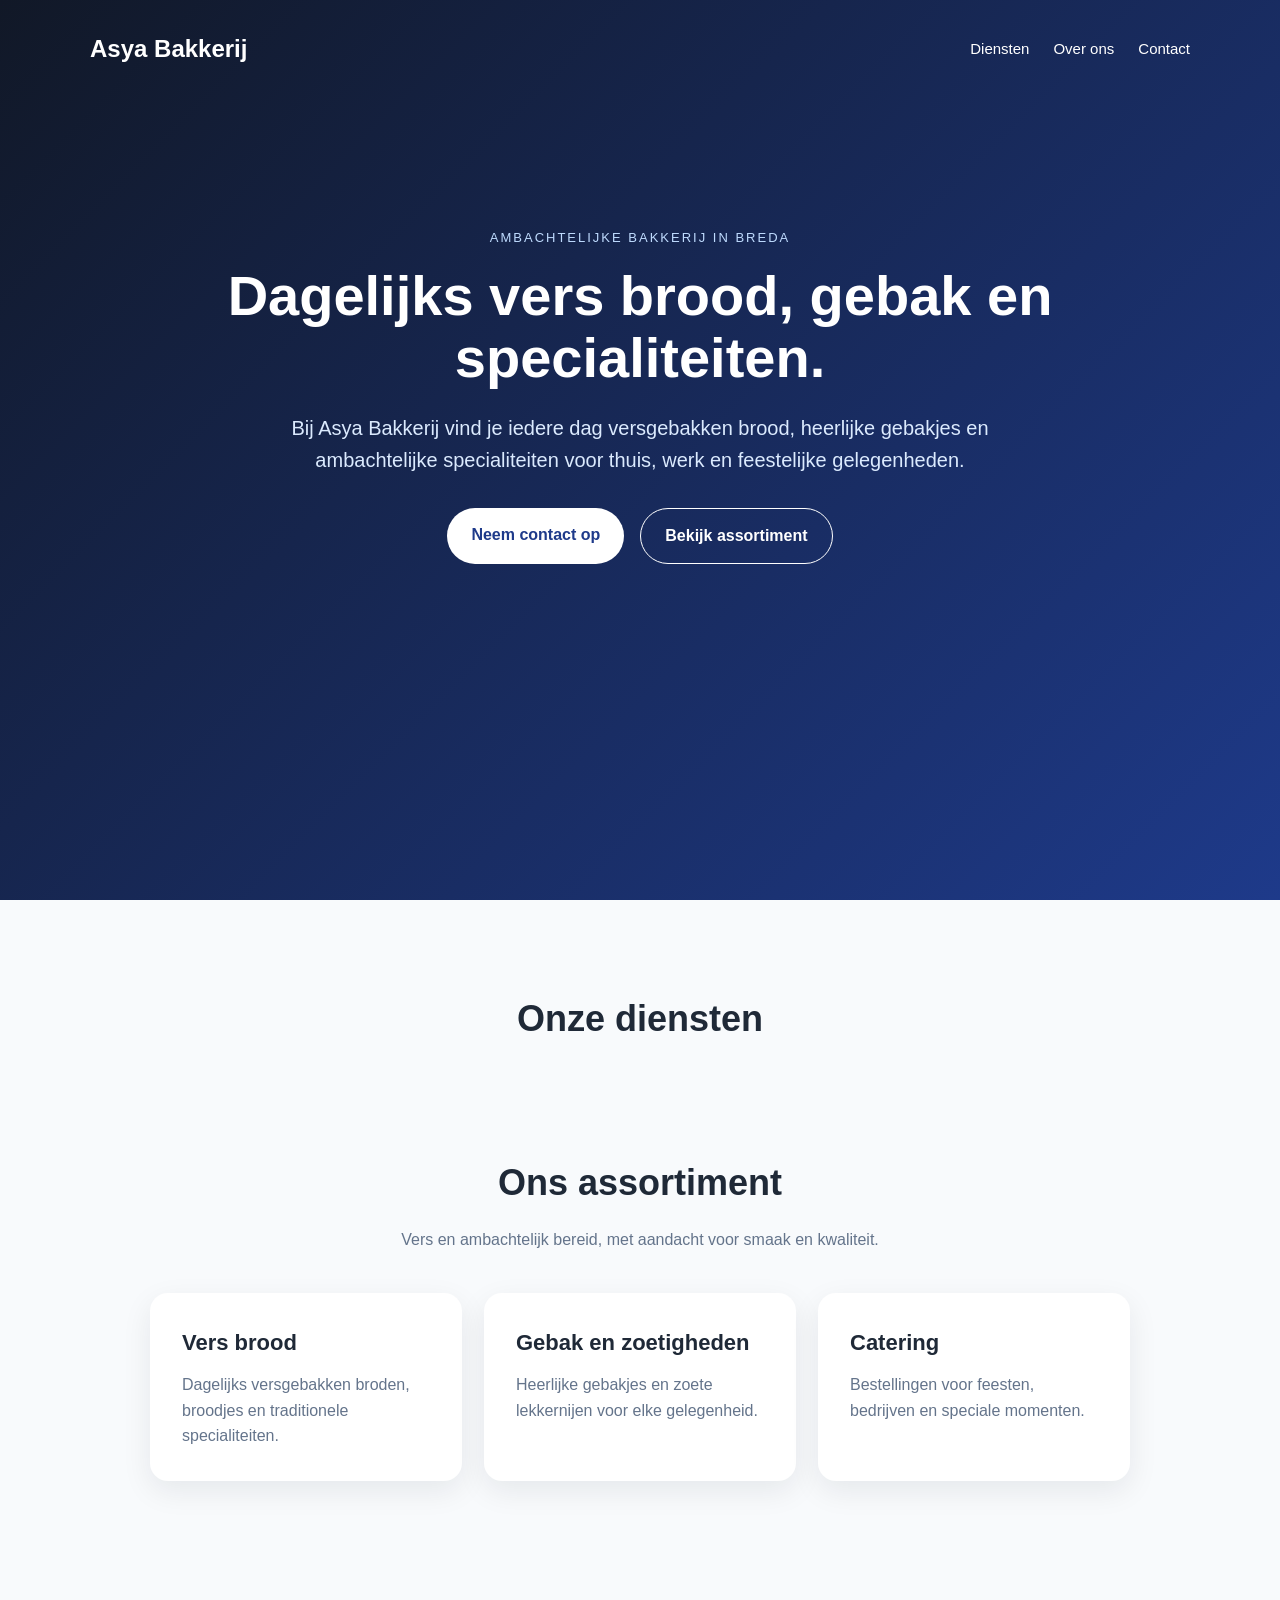
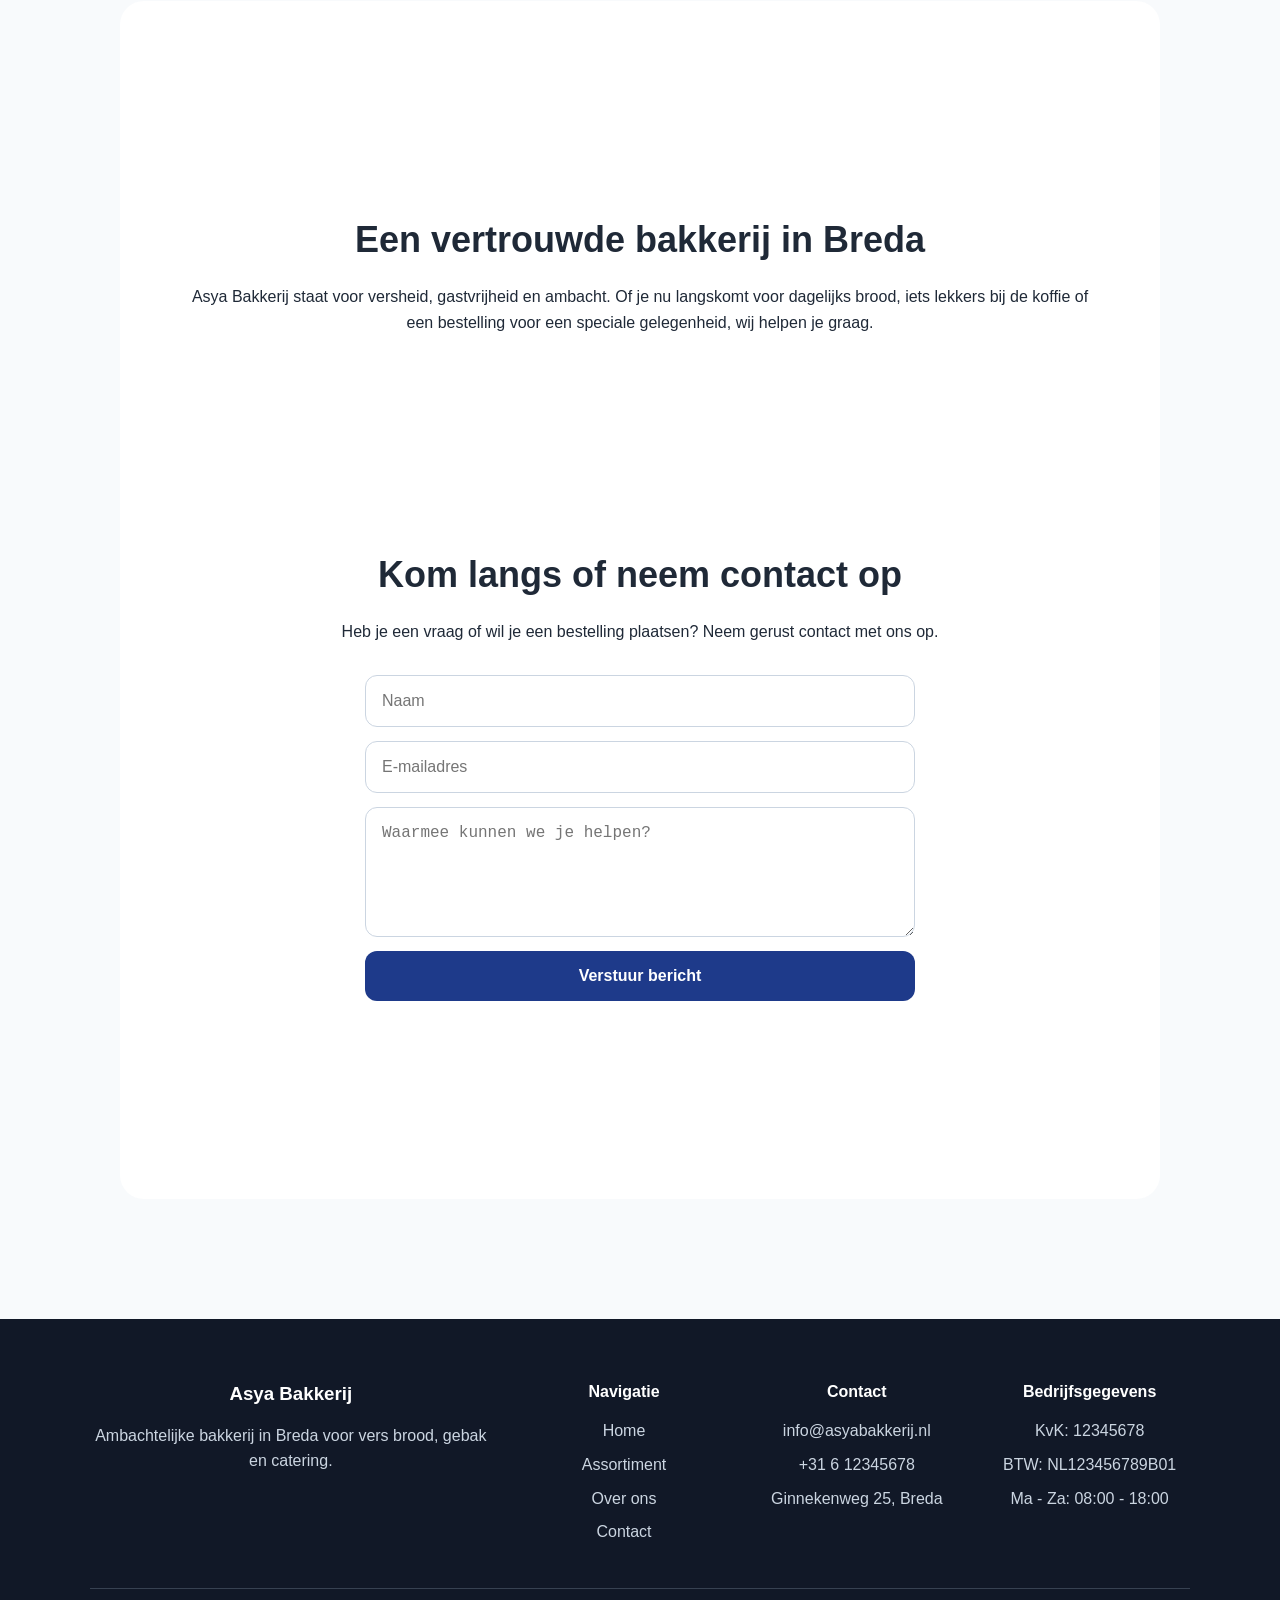
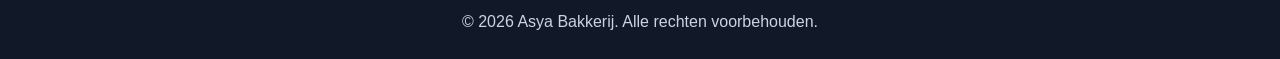
==== commit 97ab1ba5: "Nova omgetoverd tot Asya" ====
--- a/index.html
+++ b/index.html
@@ -4,9 +4,9 @@
   <meta charset="UTF-8" />
   <meta name="viewport" content="width=device-width, initial-scale=1.0" />
 
-  <title>Nova Studio | Websites voor lokale ondernemers</title>
+  <title>Asya Bakkerij | Verse broden en gebak in Breda</title>
 
-  <meta name="description" content="Nova Studio bouwt moderne, snelle en mobielvriendelijke websites voor lokale ondernemers, webshops en dienstverleners.">
+<meta name="description" content="Asya Bakkerij in Breda biedt dagelijks vers brood, gebak en catering voor particulieren en bedrijven.">
 
   <link rel="stylesheet" href="css/style.css" />
 </head>
@@ -14,7 +14,7 @@
 
   <header class="hero">
     <nav class="navbar">
-     <img src="Images/nova logo.png" alt="Nova Studio logo" class="site-logo">
+     <div class="logo">Asya Bakkerij</div>
 
       <div class="nav-links">
 <a href="#diensten">Diensten</a>
@@ -24,16 +24,16 @@
     </nav>
 
     <div class="hero-content">
-      <p class="label">Professionele websites voor ondernemers</p>
-      <h1>Wij bouwen moderne websites voor lokale ondernemers.</h1>
-      <p class="subtitle">
-        Wij bouwen slimme, snelle en professionele websites voor lokale bedrijven,
-        webshops en dienstverleners.
-      </p>
+<p class="label">Ambachtelijke bakkerij in Breda</p>
+<h1>Dagelijks vers brood, gebak en specialiteiten.</h1>
+<p class="subtitle">
+  Bij Asya Bakkerij vind je iedere dag versgebakken brood, heerlijke gebakjes
+  en ambachtelijke specialiteiten voor thuis, werk en feestelijke gelegenheden.
+</p>
 
       <div class="buttons">
-        <a href="#contact" class="btn primary">Vraag offerte aan</a>
-        <a href="#diensten" class="btn secondary">Bekijk diensten</a>
+         <a href="contact.html" class="btn primary">Neem contact op</a>
+<a href="#diensten" class="btn secondary">Bekijk assortiment</a>
       </div>
     </div>
   </header>
@@ -41,85 +41,88 @@
   <main>
     <section id="diensten" class="section">
       <h2>Onze diensten</h2>
-      <p class="section-intro">
-        Alles wat je nodig hebt om professioneel online zichtbaar te zijn.
-      </p>
+<section id="diensten" class="section">
+  <h2>Ons assortiment</h2>
+  <p class="section-intro">
+    Vers en ambachtelijk bereid, met aandacht voor smaak en kwaliteit.
+  </p>
 
-      <div class="cards">
-        <div class="card">
-          <h3>Website ontwerp</h3>
-          <p>Een moderne website die past bij jouw merk en doelgroep.</p>
-        </div>
+  <div class="cards">
+    <div class="card">
+      <h3>Vers brood</h3>
+      <p>Dagelijks versgebakken broden, broodjes en traditionele specialiteiten.</p>
+    </div>
 
-        <div class="card">
-          <h3>Responsive design</h3>
-          <p>De website werkt goed op mobiel, tablet en desktop.</p>
-        </div>
+    <div class="card">
+      <h3>Gebak en zoetigheden</h3>
+      <p>Heerlijke gebakjes en zoete lekkernijen voor elke gelegenheid.</p>
+    </div>
 
-        <div class="card">
-          <h3>Snelle oplevering</h3>
-          <p>Een duidelijke structuur, nette uitstraling en snelle laadtijd.</p>
-        </div>
-      </div>
-    </section>
+    <div class="card">
+      <h3>Catering</h3>
+      <p>Bestellingen voor feesten, bedrijven en speciale momenten.</p>
+    </div>
+  </div>
+</section>
 
     <section id="over" class="section light">
-      <h2>Waarom kiezen voor ons?</h2>
-      <p>
-        Veel websites zijn rommelig, langzaam of voelen onprofessioneel aan.
-        Wij focussen op duidelijkheid, vertrouwen en conversie. Bezoekers moeten
-        direct begrijpen wie je bent, wat je aanbiedt en waarom ze contact moeten opnemen.
-      </p>
-    </section>
+<section id="over" class="section light">
+  <h2>Een vertrouwde bakkerij in Breda</h2>
+  <p>
+    Asya Bakkerij staat voor versheid, gastvrijheid en ambacht. Of je nu langskomt
+    voor dagelijks brood, iets lekkers bij de koffie of een bestelling voor een
+    speciale gelegenheid, wij helpen je graag.
+  </p>
+</section>
 
-    <section id="contact" class="section contact">
-      <h2>Klaar voor een betere website?</h2>
-      <p>Laat je gegevens achter en we nemen contact met je op.</p>
+<section id="contact" class="section contact">
+  <h2>Kom langs of neem contact op</h2>
+  <p>Heb je een vraag of wil je een bestelling plaatsen? Neem gerust contact met ons op.</p>
 
-      <form id="contactForm">
-        <input type="text" placeholder="Naam" required />
-        <input type="email" placeholder="E-mailadres" required />
-        <textarea placeholder="Vertel kort wat je nodig hebt" required></textarea>
-        <button type="submit">Verstuur aanvraag</button>
-      </form>
+  <form id="contactForm">
+    <input type="text" placeholder="Naam" required />
+    <input type="email" placeholder="E-mailadres" required />
+    <textarea placeholder="Waarmee kunnen we je helpen?" required></textarea>
+    <button type="submit">Verstuur bericht</button>
+  </form>
 
-      <p id="formMessage"></p>
-    </section>
+  <p id="formMessage"></p>
+</section>
   </main>
 
 
 <footer class="footer">
   <div class="footer-content">
     <div class="footer-column">
-      <h3>Nova Studio</h3>
-      <p>Moderne websites voor lokale ondernemers, webshops en dienstverleners.</p>
+      <h3>Asya Bakkerij</h3>
+      <p>Ambachtelijke bakkerij in Breda voor vers brood, gebak en catering.</p>
     </div>
 
     <div class="footer-column">
       <h4>Navigatie</h4>
       <a href="index.html">Home</a>
-      <a href="index.html#diensten">Diensten</a>
+      <a href="index.html#diensten">Assortiment</a>
       <a href="over-ons.html">Over ons</a>
       <a href="contact.html">Contact</a>
     </div>
 
     <div class="footer-column">
       <h4>Contact</h4>
-      <p>info@novastudio.nl</p>
+      <p>info@asyabakkerij.nl</p>
       <p>+31 6 12345678</p>
-      <p>Breda, Nederland</p>
+      <p>Ginnekenweg 25, Breda</p>
     </div>
 
     <div class="footer-column">
       <h4>Bedrijfsgegevens</h4>
       <p>KvK: 12345678</p>
       <p>BTW: NL123456789B01</p>
-      <p>Ma - Vr: 09:00 - 17:00</p>
+      <p>Ma - Za: 08:00 - 18:00</p>
     </div>
   </div>
 
   <div class="footer-bottom">
-    <p>© 2026 Nova Studio. Alle rechten voorbehouden.</p>
+    <p>© 2026 Asya Bakkerij. Alle rechten voorbehouden.</p>
   </div>
 </footer>
 
--- a/css/style.css
+++ b/css/style.css
@@ -1,3 +1,18 @@
+/* ================================
+   KLANT-TEMPLATE-KLEUR INSTELLINGEN
+   Pas deze kleuren aan per klant
+================================ */
+
+:root {
+  --kleur-donker: #111827;
+  --kleur-blauw: #1e3a8a;
+  --kleur-blauw-hover: #1d4ed8;
+  --kleur-lichtblauw: #dbeafe;
+  --kleur-tekst: #1f2937;
+  --kleur-grijs: #64748b;
+  --kleur-groen: #16a34a;
+  --kleur-achtergrond: #f8fafc;
+}
 * {
   margin: 0;
   padding: 0;
@@ -56,6 +71,11 @@
   height: 40px;
   width: auto;
   display: block;
+}
+
+.logo {
+  font-size: 24px;
+  font-weight: bold;
 }
 
 .nav-links {
